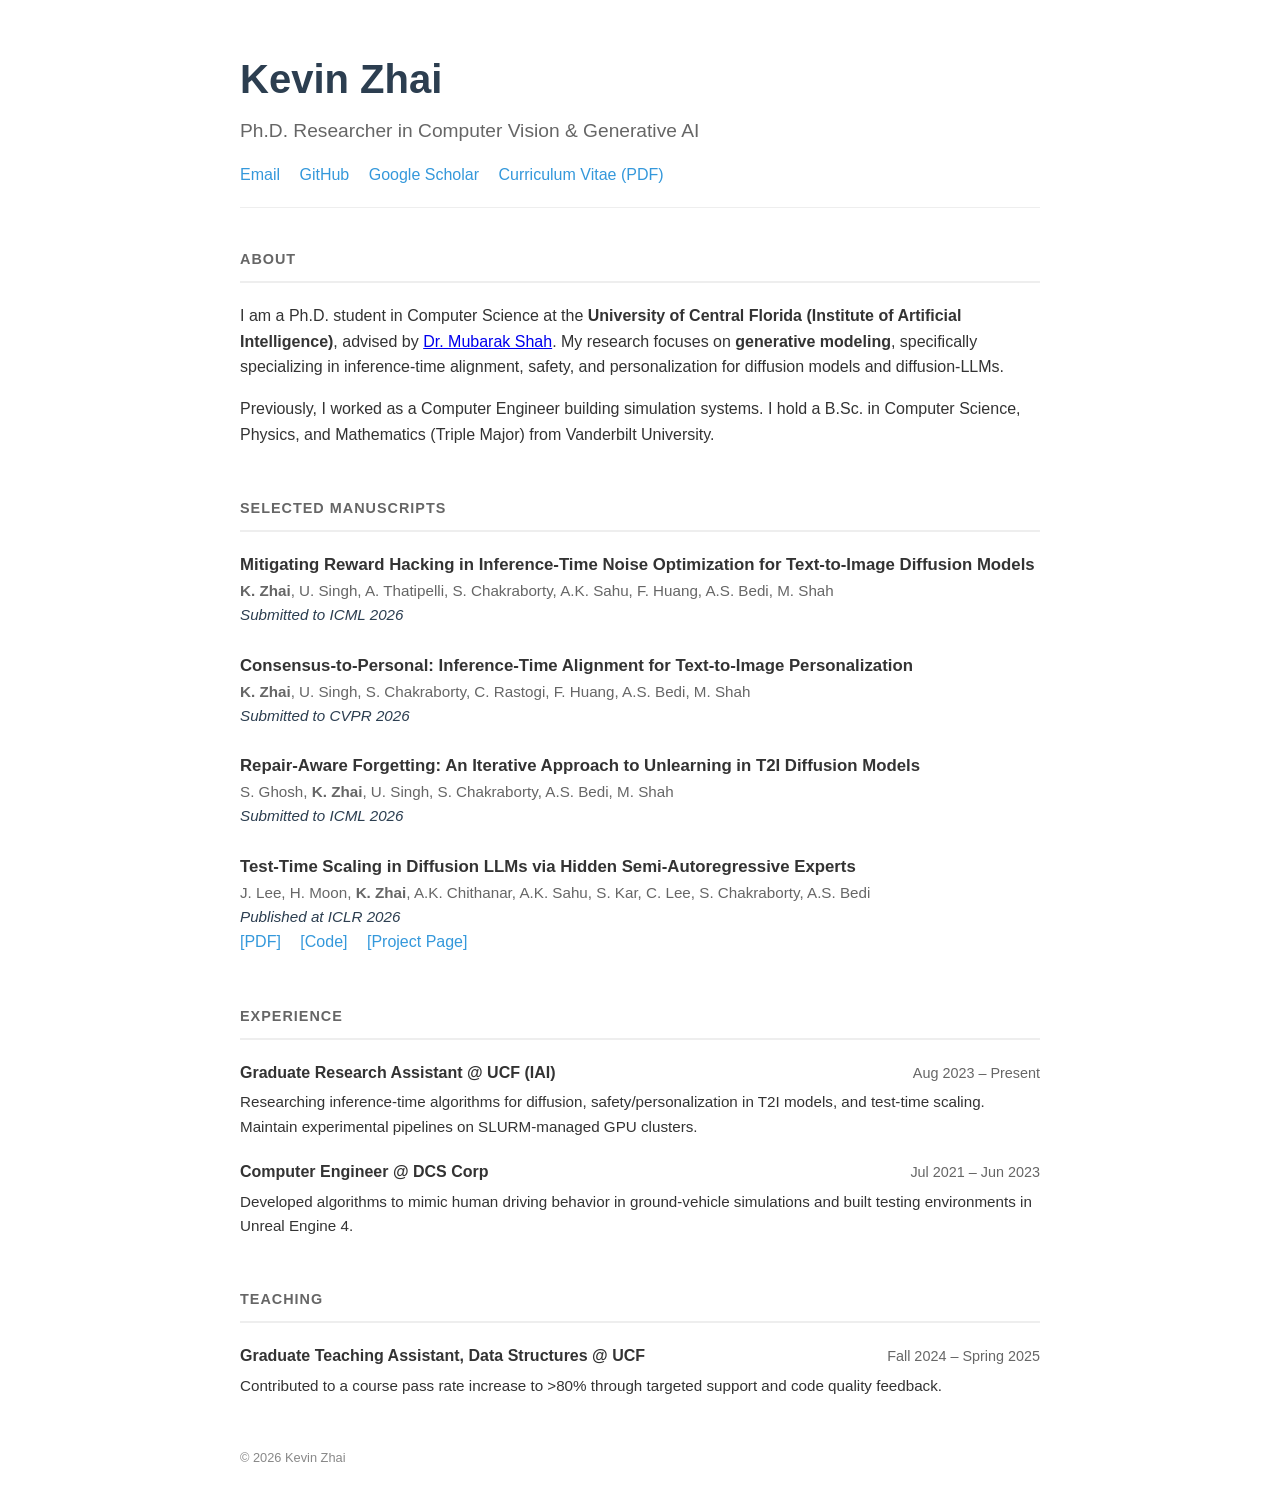
==== index.html @ 58fa1809 "Update index.html" ====
<!DOCTYPE html>
<html lang="en">
<head>
    <meta charset="UTF-8">
    <meta name="viewport" content="width=device-width, initial-scale=1.0">
    <title>Kevin Zhai | Ph.D. Researcher</title>
    <style>
        /* CSS: The Styling */
        :root {
            --primary-color: #2c3e50;
            --accent-color: #3498db;
            --text-color: #333;
            --bg-color: #fff;
            --gray: #666;
        }

        body {
            font-family: -apple-system, BlinkMacSystemFont, "Segoe UI", Roboto, Helvetica, Arial, sans-serif;
            line-height: 1.6;
            color: var(--text-color);
            max-width: 800px;
            margin: 0 auto;
            padding: 20px;
        }

        /* Header & Nav */
        header {
            margin-bottom: 40px;
            border-bottom: 1px solid #eee;
            padding-bottom: 20px;
        }

        h1 {
            font-size: 2.5rem;
            margin-bottom: 5px;
            color: var(--primary-color);
        }

        .subtitle {
            font-size: 1.2rem;
            color: var(--gray);
            margin-bottom: 15px;
        }

        .links a {
            margin-right: 15px;
            color: var(--accent-color);
            text-decoration: none;
            font-weight: 500;
        }

        .links a:hover { text-decoration: underline; }

        /* Sections */
        section { margin-bottom: 50px; }
        
        h2 {
            font-size: 1.5rem;
            border-bottom: 2px solid #eee;
            padding-bottom: 10px;
            margin-bottom: 20px;
            text-transform: uppercase;
            letter-spacing: 1px;
            font-size: 0.9rem;
            color: var(--gray);
        }

        /* Publications */
        .paper { margin-bottom: 25px; }
        .paper-title { font-weight: bold; font-size: 1.05rem; display: block; }
        .authors { color: var(--gray); font-size: 0.95rem; }
        .venue { font-style: italic; color: var(--primary-color); font-size: 0.95rem; }
        .highlight { background-color: #eef6fc; padding: 2px 5px; border-radius: 4px; }

        /* Experience */
        .job { margin-bottom: 20px; }
        .job-header { display: flex; justify-content: space-between; align-items: baseline; }
        .job-title { font-weight: bold; }
        .job-date { color: var(--gray); font-size: 0.9rem; }
        .job-desc { margin-top: 5px; font-size: 0.95rem; }

        /* Mobile Adjustments */
        @media (max-width: 600px) {
            .job-header { flex-direction: column; }
        }
    </style>
</head>
<body>

    <header>
        <h1>Kevin Zhai</h1>
        <div class="subtitle">Ph.D. Researcher in Computer Vision & Generative AI</div>
        <div class="links">
            <a href="mailto:kevin.zhai@ucf.edu">Email</a>
            <a href="https://github.com/k-zhai">GitHub</a>
            <a href="https://scholar.google.com/citations?user=ZJ2aewcAAAAJ&hl=en">Google Scholar</a> 
            <a href="./resume.pdf">Curriculum Vitae (PDF)</a>
        </div>
    </header>

    <section id="about">
        <h2>About</h2>
        <p>
            I am a Ph.D. student in Computer Science at the <strong>University of Central Florida (Institute of Artificial Intelligence)</strong>, advised by <a href="#">Dr. Mubarak Shah</a>. 
            My research focuses on <strong>generative modeling</strong>, specifically specializing in inference-time alignment, safety, and personalization for diffusion models and diffusion-LLMs.
        </p>
        <p>
            Previously, I worked as a Computer Engineer building simulation systems. I hold a B.Sc. in Computer Science, Physics, and Mathematics (Triple Major) from Vanderbilt University.
        </p>
    </section>

    <section id="research">
        <h2>Selected Manuscripts</h2>
        
        <div class="paper">
            <span class="paper-title">Mitigating Reward Hacking in Inference-Time Noise Optimization for Text-to-Image Diffusion Models</span>
            <div class="authors"><strong>K. Zhai</strong>, U. Singh, A. Thatipelli, S. Chakraborty, A.K. Sahu, F. Huang, A.S. Bedi, M. Shah</div>
            <div class="venue">Submitted to ICML 2026</div>
            <!-- <div class="links">
                <a href="https://arxiv.org/abs/2510.01549">[PDF]</a>
            </div> -->
        </div>

        <div class="paper">
            <span class="paper-title">Consensus-to-Personal: Inference-Time Alignment for Text-to-Image Personalization</span>
            <div class="authors"><strong>K. Zhai</strong>, U. Singh, S. Chakraborty, C. Rastogi, F. Huang, A.S. Bedi, M. Shah</div>
            <div class="venue">Submitted to CVPR 2026</div>
        </div>

        <div class="paper">
            <span class="paper-title">Repair-Aware Forgetting: An Iterative Approach to Unlearning in T2I Diffusion Models</span>
            <div class="authors">S. Ghosh, <strong>K. Zhai</strong>, U. Singh, S. Chakraborty, A.S. Bedi, M. Shah</div>
            <div class="venue">Submitted to ICML 2026</div>
        </div>

        <div class="paper">
            <span class="paper-title">Test-Time Scaling in Diffusion LLMs via Hidden Semi-Autoregressive Experts</span>
            <div class="authors">J. Lee, H. Moon, <strong>K. Zhai</strong>, A.K. Chithanar, A.K. Sahu, S. Kar, C. Lee, S. Chakraborty, A.S. Bedi</div>
            <div class="venue">Published at ICLR 2026</div>
            <div class="links">
                <a href="https://arxiv.org/abs/2510.05040">[PDF]</a>
                <a href="https://github.com/junos-ai-org/Test-Time-Scaling/tree/main">[Code]</a>
                <a href="https://junos-ai-org.github.io/Test-Time-Scaling/">[Project Page]</a>
            </div>
        </div>
    </section>

    <section id="experience">
        <h2>Experience</h2>

        <div class="job">
            <div class="job-header">
                <span class="job-title">Graduate Research Assistant @ UCF (IAI)</span>
                <span class="job-date">Aug 2023 – Present</span>
            </div>
            <div class="job-desc">
                Researching inference-time algorithms for diffusion, safety/personalization in T2I models, and test-time scaling. Maintain experimental pipelines on SLURM-managed GPU clusters.
            </div>
        </div>

        <div class="job">
            <div class="job-header">
                <span class="job-title">Computer Engineer @ DCS Corp</span>
                <span class="job-date">Jul 2021 – Jun 2023</span>
            </div>
            <div class="job-desc">
                Developed algorithms to mimic human driving behavior in ground-vehicle simulations and built testing environments in Unreal Engine 4.
            </div>
        </div>
    </section>

    <section id="teaching">
        <h2>Teaching</h2>
        <div class="job">
            <div class="job-header">
                <span class="job-title">Graduate Teaching Assistant, Data Structures @ UCF</span>
                <span class="job-date">Fall 2024 – Spring 2025</span>
            </div>
            <div class="job-desc">
                Contributed to a course pass rate increase to >80% through targeted support and code quality feedback.
            </div>
        </div>
    </section>

    <footer>
        <p style="font-size: 0.8rem; color: #888;">&copy; 2026 Kevin Zhai</p>
    </footer>

</body>
</html>
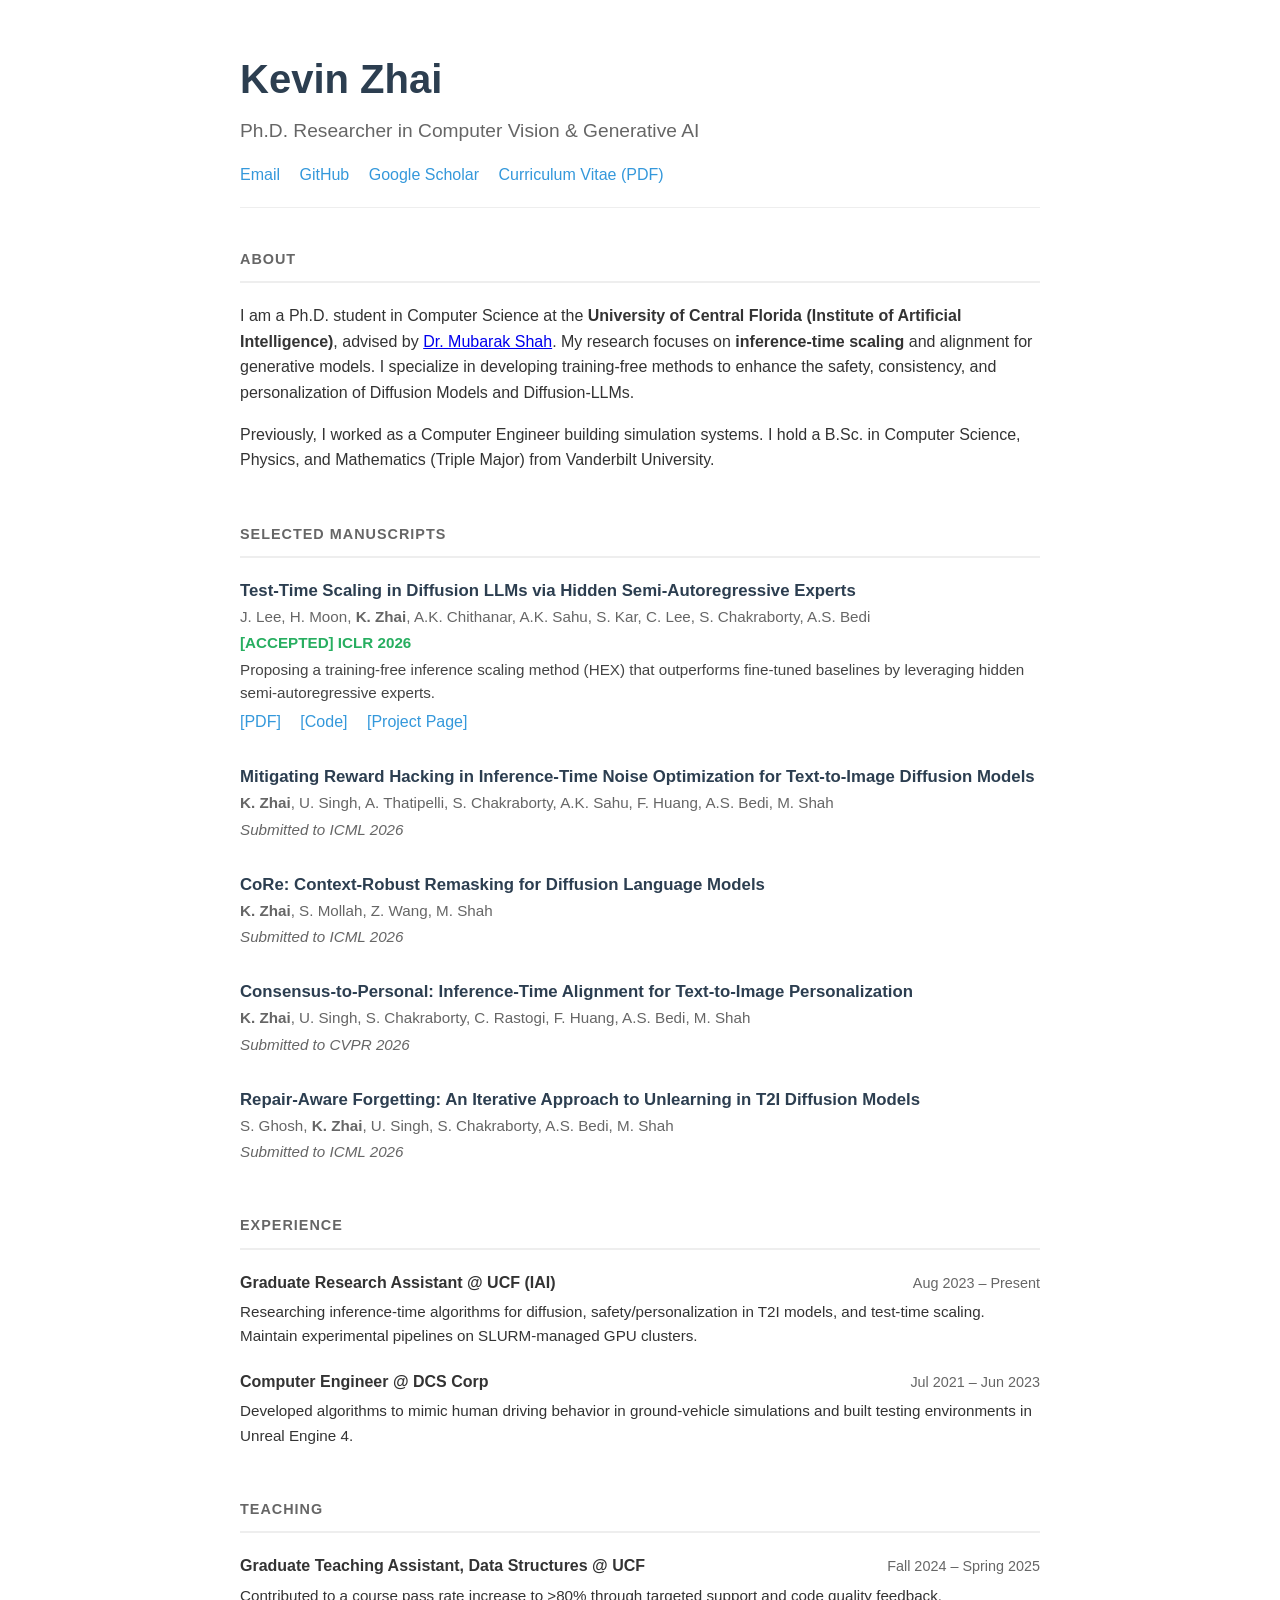
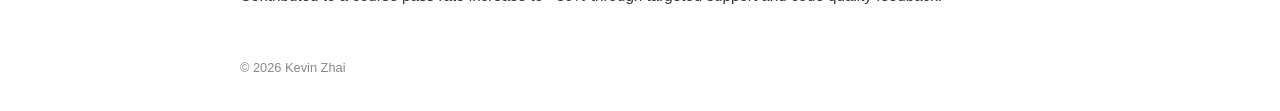
==== commit 6136bf5f: "Update index.html" ====
--- a/index.html
+++ b/index.html
@@ -9,6 +9,7 @@
         :root {
             --primary-color: #2c3e50;
             --accent-color: #3498db;
+            --success-color: #27ae60; /* Green for Acceptance */
             --text-color: #333;
             --bg-color: #fff;
             --gray: #666;
@@ -66,11 +67,26 @@
         }
 
         /* Publications */
-        .paper { margin-bottom: 25px; }
-        .paper-title { font-weight: bold; font-size: 1.05rem; display: block; }
-        .authors { color: var(--gray); font-size: 0.95rem; }
-        .venue { font-style: italic; color: var(--primary-color); font-size: 0.95rem; }
-        .highlight { background-color: #eef6fc; padding: 2px 5px; border-radius: 4px; }
+        .paper { margin-bottom: 30px; }
+        .paper-title { font-weight: bold; font-size: 1.05rem; display: block; color: var(--primary-color); }
+        .authors { color: var(--gray); font-size: 0.95rem; margin-bottom: 2px; }
+        .venue { font-style: italic; color: var(--gray); font-size: 0.95rem; }
+        
+        /* New Style for Descriptions */
+        .paper-desc {
+            font-size: 0.95rem;
+            color: #444;
+            margin-top: 4px;
+            margin-bottom: 4px;
+            line-height: 1.5;
+        }
+
+        /* Acceptance Pop */
+        .venue.accepted {
+            color: var(--success-color);
+            font-weight: 800;
+            font-style: normal;
+        }
 
         /* Experience */
         .job { margin-bottom: 20px; }
@@ -102,7 +118,7 @@
         <h2>About</h2>
         <p>
             I am a Ph.D. student in Computer Science at the <strong>University of Central Florida (Institute of Artificial Intelligence)</strong>, advised by <a href="#">Dr. Mubarak Shah</a>. 
-            My research focuses on <strong>generative modeling</strong>, specifically specializing in inference-time alignment, safety, and personalization for diffusion models and diffusion-LLMs.
+            My research focuses on <strong>inference-time scaling</strong> and alignment for generative models. I specialize in developing training-free methods to enhance the safety, consistency, and personalization of Diffusion Models and Diffusion-LLMs.
         </p>
         <p>
             Previously, I worked as a Computer Engineer building simulation systems. I hold a B.Sc. in Computer Science, Physics, and Mathematics (Triple Major) from Vanderbilt University.
@@ -113,36 +129,43 @@
         <h2>Selected Manuscripts</h2>
         
         <div class="paper">
-            <span class="paper-title">Mitigating Reward Hacking in Inference-Time Noise Optimization for Text-to-Image Diffusion Models</span>
-            <div class="authors"><strong>K. Zhai</strong>, U. Singh, A. Thatipelli, S. Chakraborty, A.K. Sahu, F. Huang, A.S. Bedi, M. Shah</div>
-            <div class="venue">Submitted to ICML 2026</div>
-            <!-- <div class="links">
-                <a href="https://arxiv.org/abs/2510.01549">[PDF]</a>
-            </div> -->
-        </div>
-
-        <div class="paper">
-            <span class="paper-title">Consensus-to-Personal: Inference-Time Alignment for Text-to-Image Personalization</span>
-            <div class="authors"><strong>K. Zhai</strong>, U. Singh, S. Chakraborty, C. Rastogi, F. Huang, A.S. Bedi, M. Shah</div>
-            <div class="venue">Submitted to CVPR 2026</div>
-        </div>
-
-        <div class="paper">
-            <span class="paper-title">Repair-Aware Forgetting: An Iterative Approach to Unlearning in T2I Diffusion Models</span>
-            <div class="authors">S. Ghosh, <strong>K. Zhai</strong>, U. Singh, S. Chakraborty, A.S. Bedi, M. Shah</div>
-            <div class="venue">Submitted to ICML 2026</div>
-        </div>
-
-        <div class="paper">
             <span class="paper-title">Test-Time Scaling in Diffusion LLMs via Hidden Semi-Autoregressive Experts</span>
             <div class="authors">J. Lee, H. Moon, <strong>K. Zhai</strong>, A.K. Chithanar, A.K. Sahu, S. Kar, C. Lee, S. Chakraborty, A.S. Bedi</div>
-            <div class="venue">Published at ICLR 2026</div>
+            <div class="venue accepted">[ACCEPTED] ICLR 2026</div>
+            <div class="paper-desc">
+                Proposing a training-free inference scaling method (HEX) that outperforms fine-tuned baselines by leveraging hidden semi-autoregressive experts.
+            </div>
             <div class="links">
                 <a href="https://arxiv.org/abs/2510.05040">[PDF]</a>
                 <a href="https://github.com/junos-ai-org/Test-Time-Scaling/tree/main">[Code]</a>
                 <a href="https://junos-ai-org.github.io/Test-Time-Scaling/">[Project Page]</a>
             </div>
         </div>
+
+        <div class="paper">
+            <span class="paper-title">Mitigating Reward Hacking in Inference-Time Noise Optimization for Text-to-Image Diffusion Models</span>
+            <div class="authors"><strong>K. Zhai</strong>, U. Singh, A. Thatipelli, S. Chakraborty, A.K. Sahu, F. Huang, A.S. Bedi, M. Shah</div>
+            <div class="venue">Submitted to ICML 2026</div>
+        </div>
+
+        <div class="paper">
+            <span class="paper-title">CoRe: Context-Robust Remasking for Diffusion Language Models</span>
+            <div class="authors"><strong>K. Zhai</strong>, S. Mollah, Z. Wang, M. Shah</div>
+            <div class="venue">Submitted to ICML 2026</div>
+            </div>
+
+        <div class="paper">
+            <span class="paper-title">Consensus-to-Personal: Inference-Time Alignment for Text-to-Image Personalization</span>
+            <div class="authors"><strong>K. Zhai</strong>, U. Singh, S. Chakraborty, C. Rastogi, F. Huang, A.S. Bedi, M. Shah</div>
+            <div class="venue">Submitted to CVPR 2026</div>
+        </div>
+
+        <div class="paper">
+            <span class="paper-title">Repair-Aware Forgetting: An Iterative Approach to Unlearning in T2I Diffusion Models</span>
+            <div class="authors">S. Ghosh, <strong>K. Zhai</strong>, U. Singh, S. Chakraborty, A.S. Bedi, M. Shah</div>
+            <div class="venue">Submitted to ICML 2026</div>
+        </div>
+
     </section>
 
     <section id="experience">
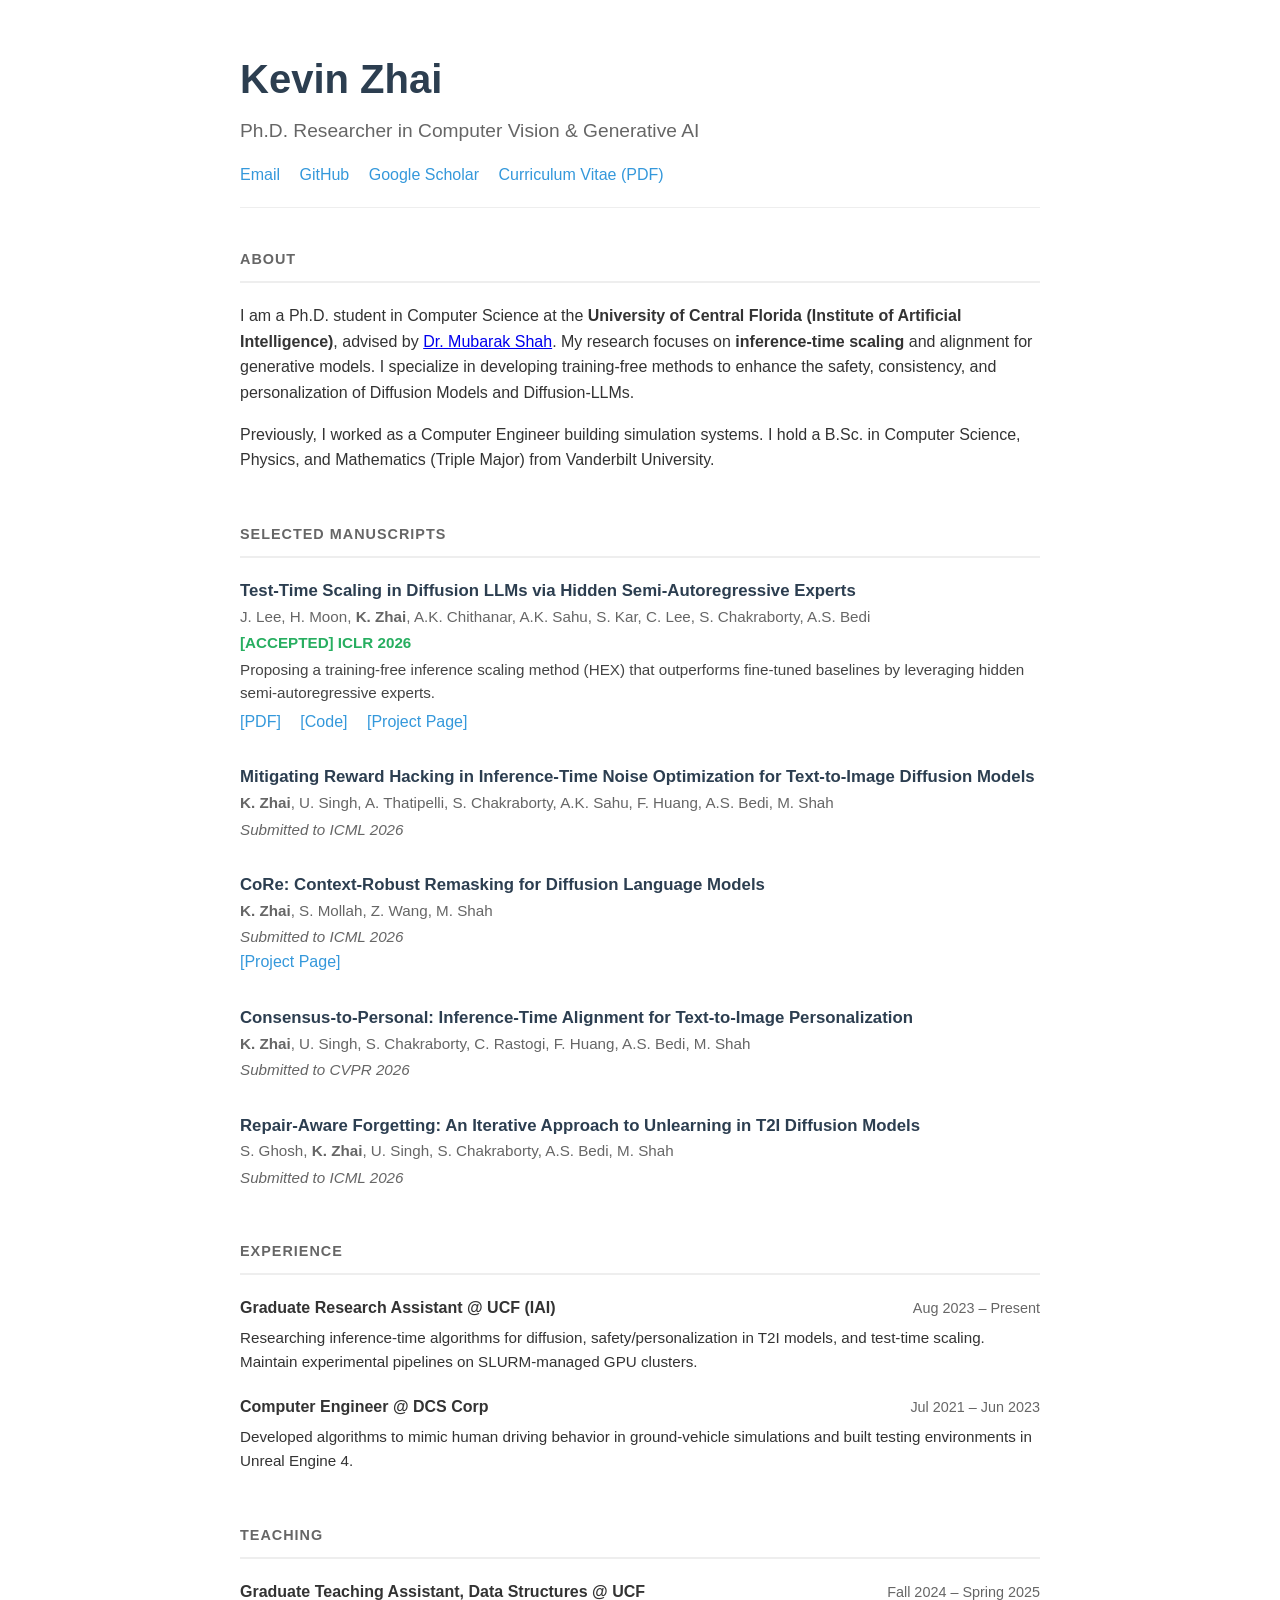
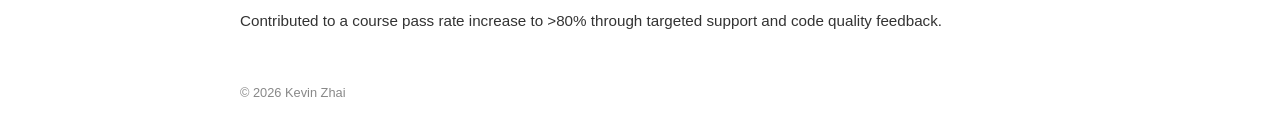
==== commit 78b2549d: "Update index.html" ====
--- a/index.html
+++ b/index.html
@@ -152,7 +152,11 @@
             <span class="paper-title">CoRe: Context-Robust Remasking for Diffusion Language Models</span>
             <div class="authors"><strong>K. Zhai</strong>, S. Mollah, Z. Wang, M. Shah</div>
             <div class="venue">Submitted to ICML 2026</div>
-            </div>
+            
+            <div class="links">
+                <a href="https://ucf-crcv.github.io/CoRe/">[Project Page]</a>
+            </div>
+        </div>
 
         <div class="paper">
             <span class="paper-title">Consensus-to-Personal: Inference-Time Alignment for Text-to-Image Personalization</span>
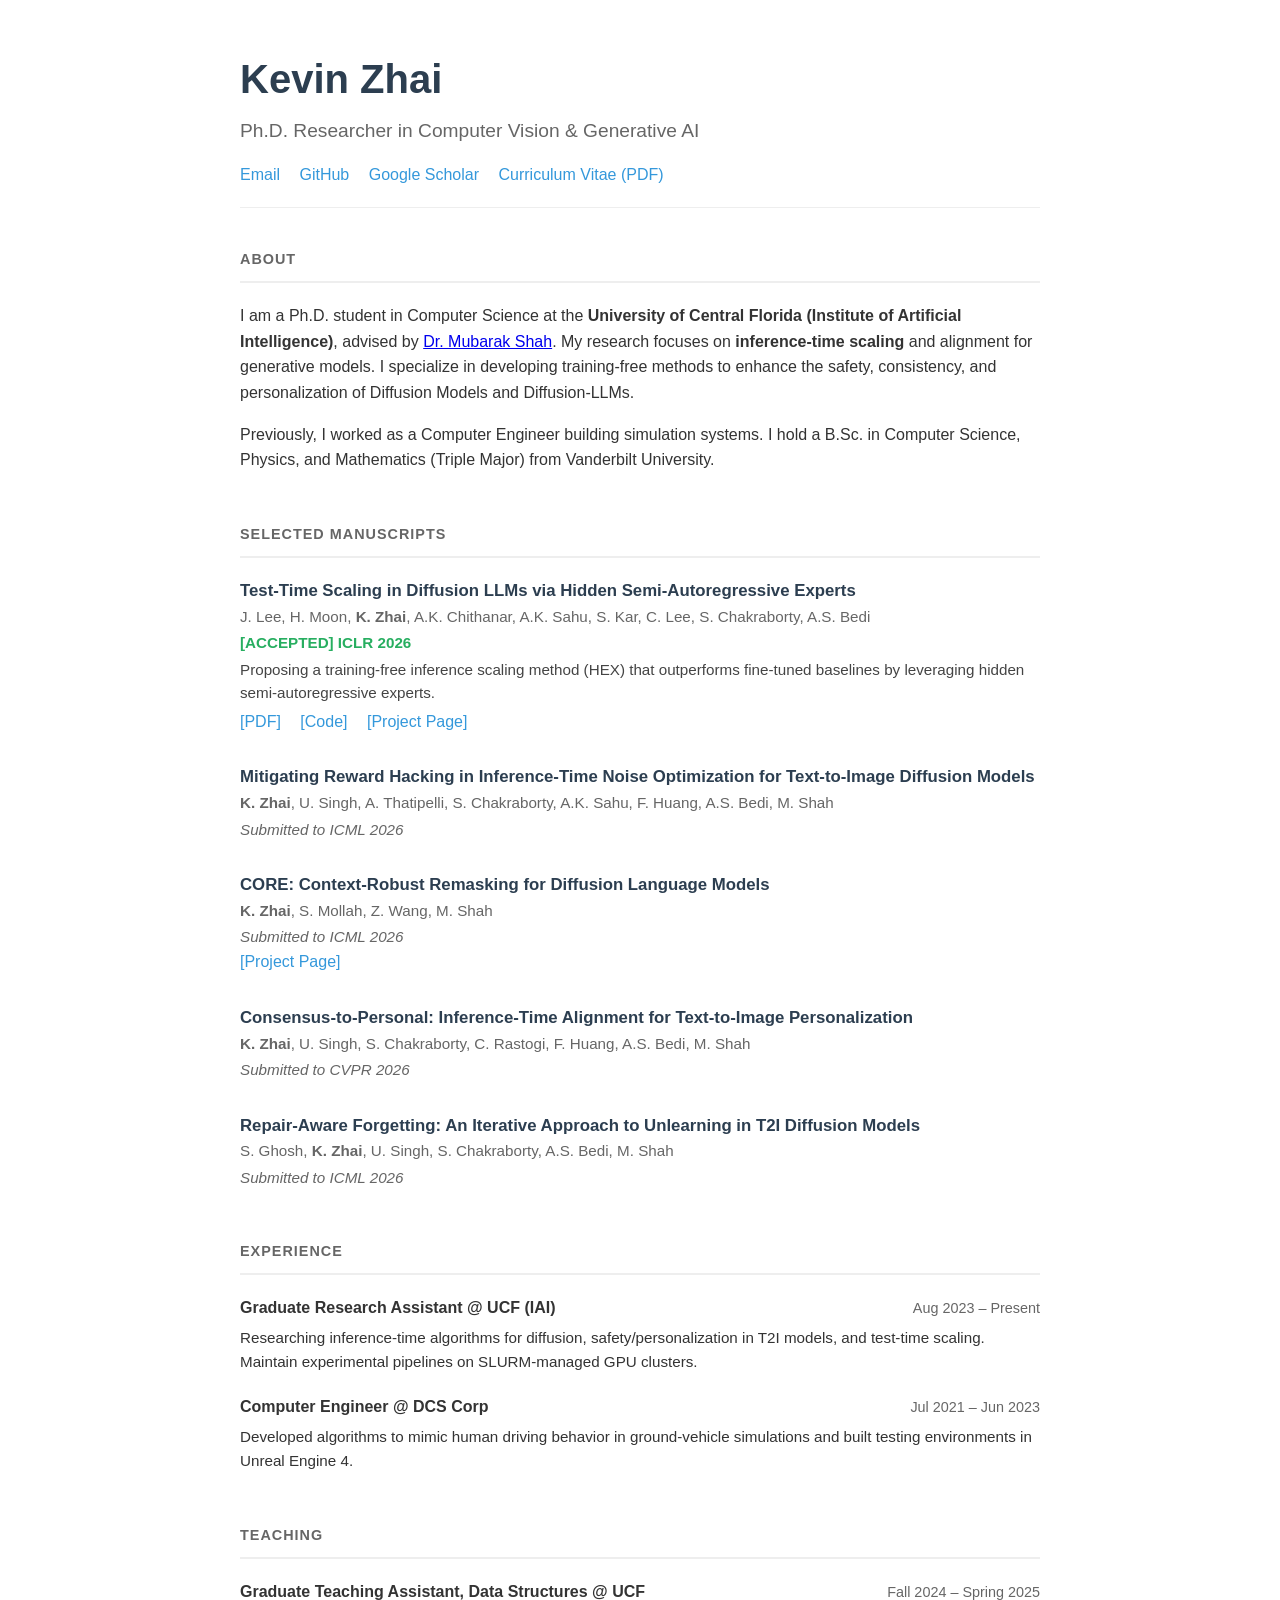
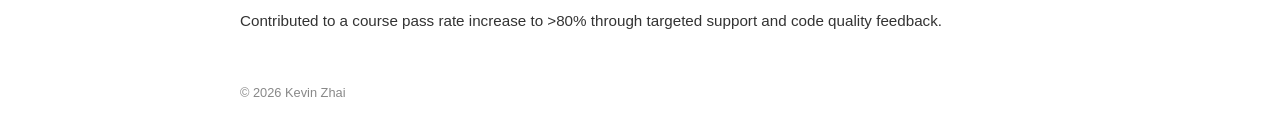
==== commit aeb7174d: "Update index.html" ====
--- a/index.html
+++ b/index.html
@@ -149,12 +149,12 @@
         </div>
 
         <div class="paper">
-            <span class="paper-title">CoRe: Context-Robust Remasking for Diffusion Language Models</span>
+            <span class="paper-title">CORE: Context-Robust Remasking for Diffusion Language Models</span>
             <div class="authors"><strong>K. Zhai</strong>, S. Mollah, Z. Wang, M. Shah</div>
             <div class="venue">Submitted to ICML 2026</div>
             
             <div class="links">
-                <a href="https://ucf-crcv.github.io/CoRe/">[Project Page]</a>
+                <a href="https://ucf-crcv.github.io/core/">[Project Page]</a>
             </div>
         </div>
 
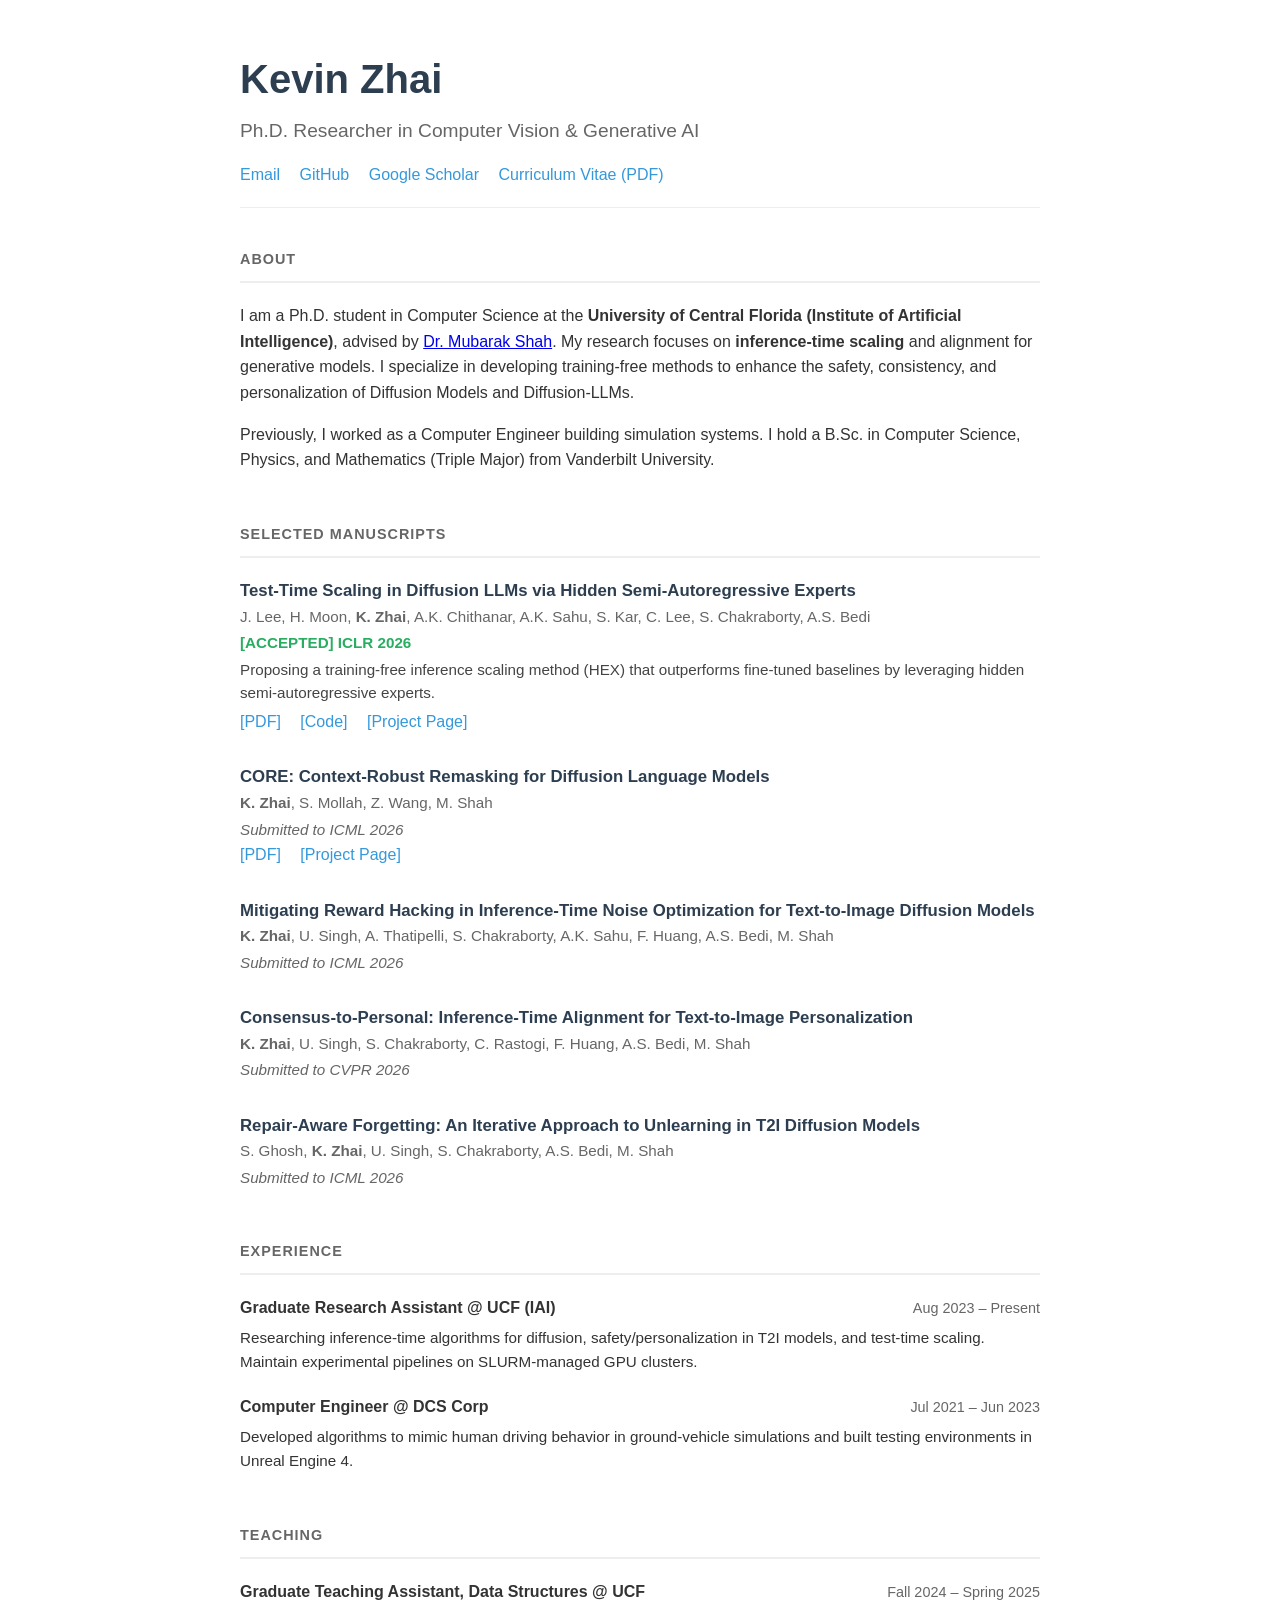
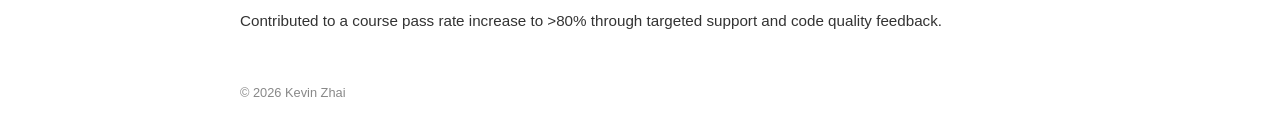
==== commit 738b80c8: "Update index.html" ====
--- a/index.html
+++ b/index.html
@@ -136,26 +136,27 @@
                 Proposing a training-free inference scaling method (HEX) that outperforms fine-tuned baselines by leveraging hidden semi-autoregressive experts.
             </div>
             <div class="links">
-                <a href="https://arxiv.org/abs/2510.05040">[PDF]</a>
+                <a href="https://arxiv.org/pdf/2510.05040">[PDF]</a>
                 <a href="https://github.com/junos-ai-org/Test-Time-Scaling/tree/main">[Code]</a>
                 <a href="https://junos-ai-org.github.io/Test-Time-Scaling/">[Project Page]</a>
             </div>
         </div>
-
-        <div class="paper">
-            <span class="paper-title">Mitigating Reward Hacking in Inference-Time Noise Optimization for Text-to-Image Diffusion Models</span>
-            <div class="authors"><strong>K. Zhai</strong>, U. Singh, A. Thatipelli, S. Chakraborty, A.K. Sahu, F. Huang, A.S. Bedi, M. Shah</div>
-            <div class="venue">Submitted to ICML 2026</div>
-        </div>
-
+        
         <div class="paper">
             <span class="paper-title">CORE: Context-Robust Remasking for Diffusion Language Models</span>
             <div class="authors"><strong>K. Zhai</strong>, S. Mollah, Z. Wang, M. Shah</div>
             <div class="venue">Submitted to ICML 2026</div>
             
             <div class="links">
+                <a href="https://arxiv.org/pdf/2602.04096">[PDF]</a>
                 <a href="https://ucf-crcv.github.io/core/">[Project Page]</a>
             </div>
+        </div>
+
+        <div class="paper">
+            <span class="paper-title">Mitigating Reward Hacking in Inference-Time Noise Optimization for Text-to-Image Diffusion Models</span>
+            <div class="authors"><strong>K. Zhai</strong>, U. Singh, A. Thatipelli, S. Chakraborty, A.K. Sahu, F. Huang, A.S. Bedi, M. Shah</div>
+            <div class="venue">Submitted to ICML 2026</div>
         </div>
 
         <div class="paper">
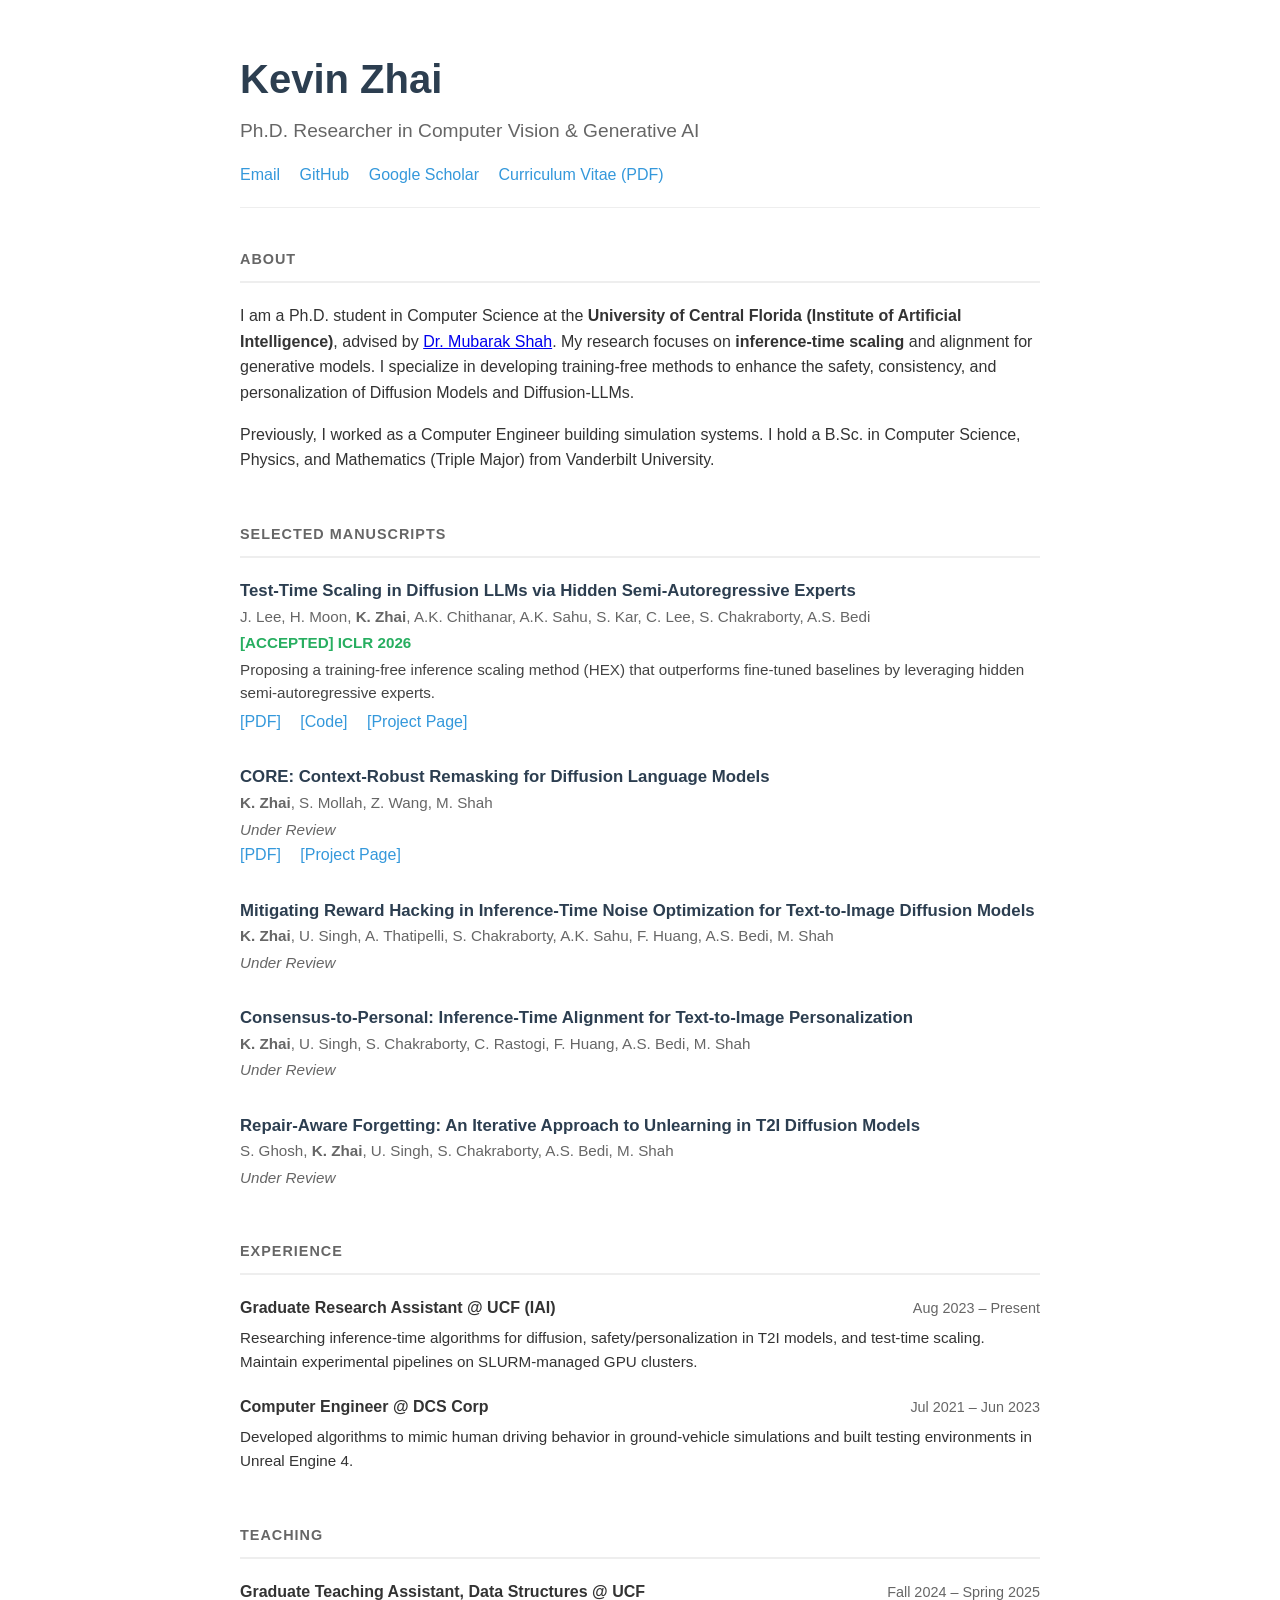
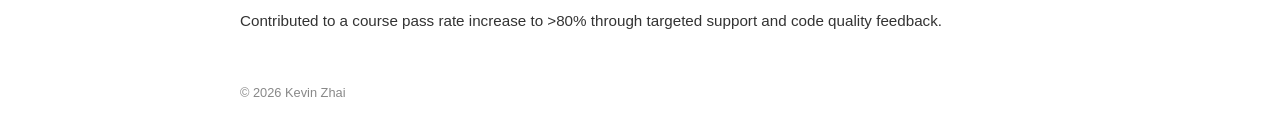
==== commit e310569a: "Update index.html" ====
--- a/index.html
+++ b/index.html
@@ -145,7 +145,7 @@
         <div class="paper">
             <span class="paper-title">CORE: Context-Robust Remasking for Diffusion Language Models</span>
             <div class="authors"><strong>K. Zhai</strong>, S. Mollah, Z. Wang, M. Shah</div>
-            <div class="venue">Submitted to ICML 2026</div>
+            <div class="venue">Under Review</div>
             
             <div class="links">
                 <a href="https://arxiv.org/pdf/2602.04096">[PDF]</a>
@@ -156,19 +156,19 @@
         <div class="paper">
             <span class="paper-title">Mitigating Reward Hacking in Inference-Time Noise Optimization for Text-to-Image Diffusion Models</span>
             <div class="authors"><strong>K. Zhai</strong>, U. Singh, A. Thatipelli, S. Chakraborty, A.K. Sahu, F. Huang, A.S. Bedi, M. Shah</div>
-            <div class="venue">Submitted to ICML 2026</div>
+            <div class="venue">Under Review</div>
         </div>
 
         <div class="paper">
             <span class="paper-title">Consensus-to-Personal: Inference-Time Alignment for Text-to-Image Personalization</span>
             <div class="authors"><strong>K. Zhai</strong>, U. Singh, S. Chakraborty, C. Rastogi, F. Huang, A.S. Bedi, M. Shah</div>
-            <div class="venue">Submitted to CVPR 2026</div>
+            <div class="venue">Under Review</div>
         </div>
 
         <div class="paper">
             <span class="paper-title">Repair-Aware Forgetting: An Iterative Approach to Unlearning in T2I Diffusion Models</span>
             <div class="authors">S. Ghosh, <strong>K. Zhai</strong>, U. Singh, S. Chakraborty, A.S. Bedi, M. Shah</div>
-            <div class="venue">Submitted to ICML 2026</div>
+            <div class="venue">Under Review</div>
         </div>
 
     </section>
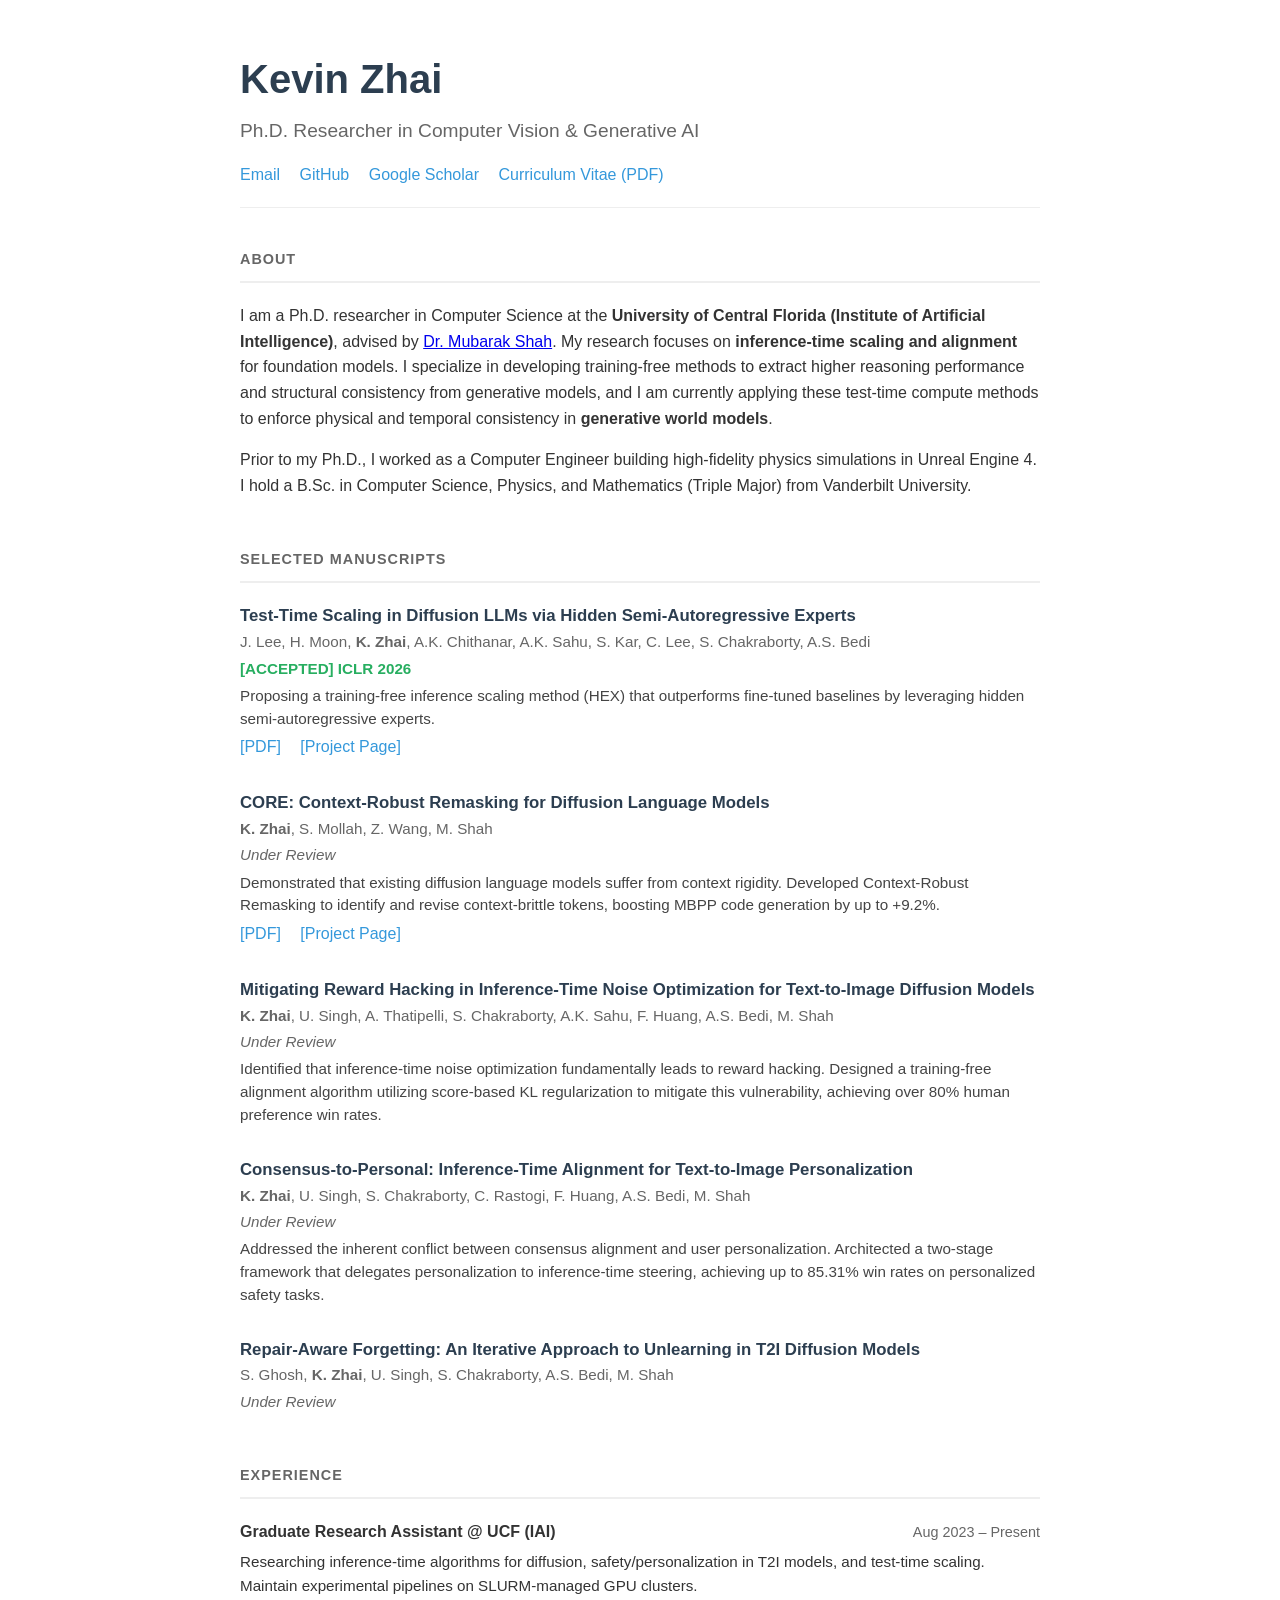
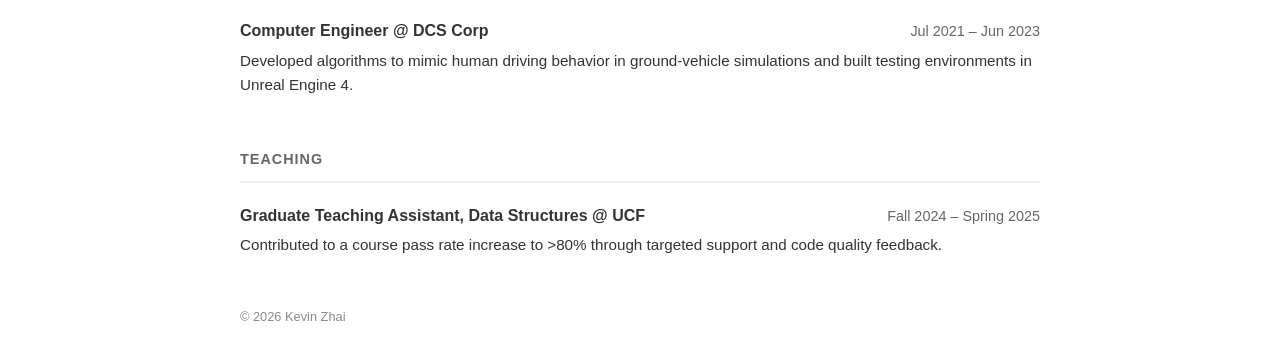
==== commit a38ae918: "Update index.html" ====
--- a/index.html
+++ b/index.html
@@ -117,11 +117,11 @@
     <section id="about">
         <h2>About</h2>
         <p>
-            I am a Ph.D. student in Computer Science at the <strong>University of Central Florida (Institute of Artificial Intelligence)</strong>, advised by <a href="#">Dr. Mubarak Shah</a>. 
-            My research focuses on <strong>inference-time scaling</strong> and alignment for generative models. I specialize in developing training-free methods to enhance the safety, consistency, and personalization of Diffusion Models and Diffusion-LLMs.
+            I am a Ph.D. researcher in Computer Science at the <strong>University of Central Florida (Institute of Artificial Intelligence)</strong>, advised by <a href="https://www.crcv.ucf.edu/person/mubarak-shah/">Dr. Mubarak Shah</a>. 
+            My research focuses on <strong>inference-time scaling and alignment</strong> for foundation models. I specialize in developing training-free methods to extract higher reasoning performance and structural consistency from generative models, and I am currently applying these test-time compute methods to enforce physical and temporal consistency in <strong>generative world models</strong>.
         </p>
         <p>
-            Previously, I worked as a Computer Engineer building simulation systems. I hold a B.Sc. in Computer Science, Physics, and Mathematics (Triple Major) from Vanderbilt University.
+            Prior to my Ph.D., I worked as a Computer Engineer building high-fidelity physics simulations in Unreal Engine 4. I hold a B.Sc. in Computer Science, Physics, and Mathematics (Triple Major) from Vanderbilt University.
         </p>
     </section>
 
@@ -137,7 +137,6 @@
             </div>
             <div class="links">
                 <a href="https://arxiv.org/pdf/2510.05040">[PDF]</a>
-                <a href="https://github.com/junos-ai-org/Test-Time-Scaling/tree/main">[Code]</a>
                 <a href="https://junos-ai-org.github.io/Test-Time-Scaling/">[Project Page]</a>
             </div>
         </div>
@@ -146,7 +145,9 @@
             <span class="paper-title">CORE: Context-Robust Remasking for Diffusion Language Models</span>
             <div class="authors"><strong>K. Zhai</strong>, S. Mollah, Z. Wang, M. Shah</div>
             <div class="venue">Under Review</div>
-            
+            <div class="paper-desc">
+                Demonstrated that existing diffusion language models suffer from context rigidity. Developed Context-Robust Remasking to identify and revise context-brittle tokens, boosting MBPP code generation by up to +9.2%.
+            </div>
             <div class="links">
                 <a href="https://arxiv.org/pdf/2602.04096">[PDF]</a>
                 <a href="https://ucf-crcv.github.io/core/">[Project Page]</a>
@@ -157,12 +158,18 @@
             <span class="paper-title">Mitigating Reward Hacking in Inference-Time Noise Optimization for Text-to-Image Diffusion Models</span>
             <div class="authors"><strong>K. Zhai</strong>, U. Singh, A. Thatipelli, S. Chakraborty, A.K. Sahu, F. Huang, A.S. Bedi, M. Shah</div>
             <div class="venue">Under Review</div>
+            <div class="paper-desc">
+                Identified that inference-time noise optimization fundamentally leads to reward hacking. Designed a training-free alignment algorithm utilizing score-based KL regularization to mitigate this vulnerability, achieving over 80% human preference win rates.
+            </div>
         </div>
 
         <div class="paper">
             <span class="paper-title">Consensus-to-Personal: Inference-Time Alignment for Text-to-Image Personalization</span>
             <div class="authors"><strong>K. Zhai</strong>, U. Singh, S. Chakraborty, C. Rastogi, F. Huang, A.S. Bedi, M. Shah</div>
             <div class="venue">Under Review</div>
+            <div class="paper-desc">
+                Addressed the inherent conflict between consensus alignment and user personalization. Architected a two-stage framework that delegates personalization to inference-time steering, achieving up to 85.31% win rates on personalized safety tasks.
+            </div>
         </div>
 
         <div class="paper">
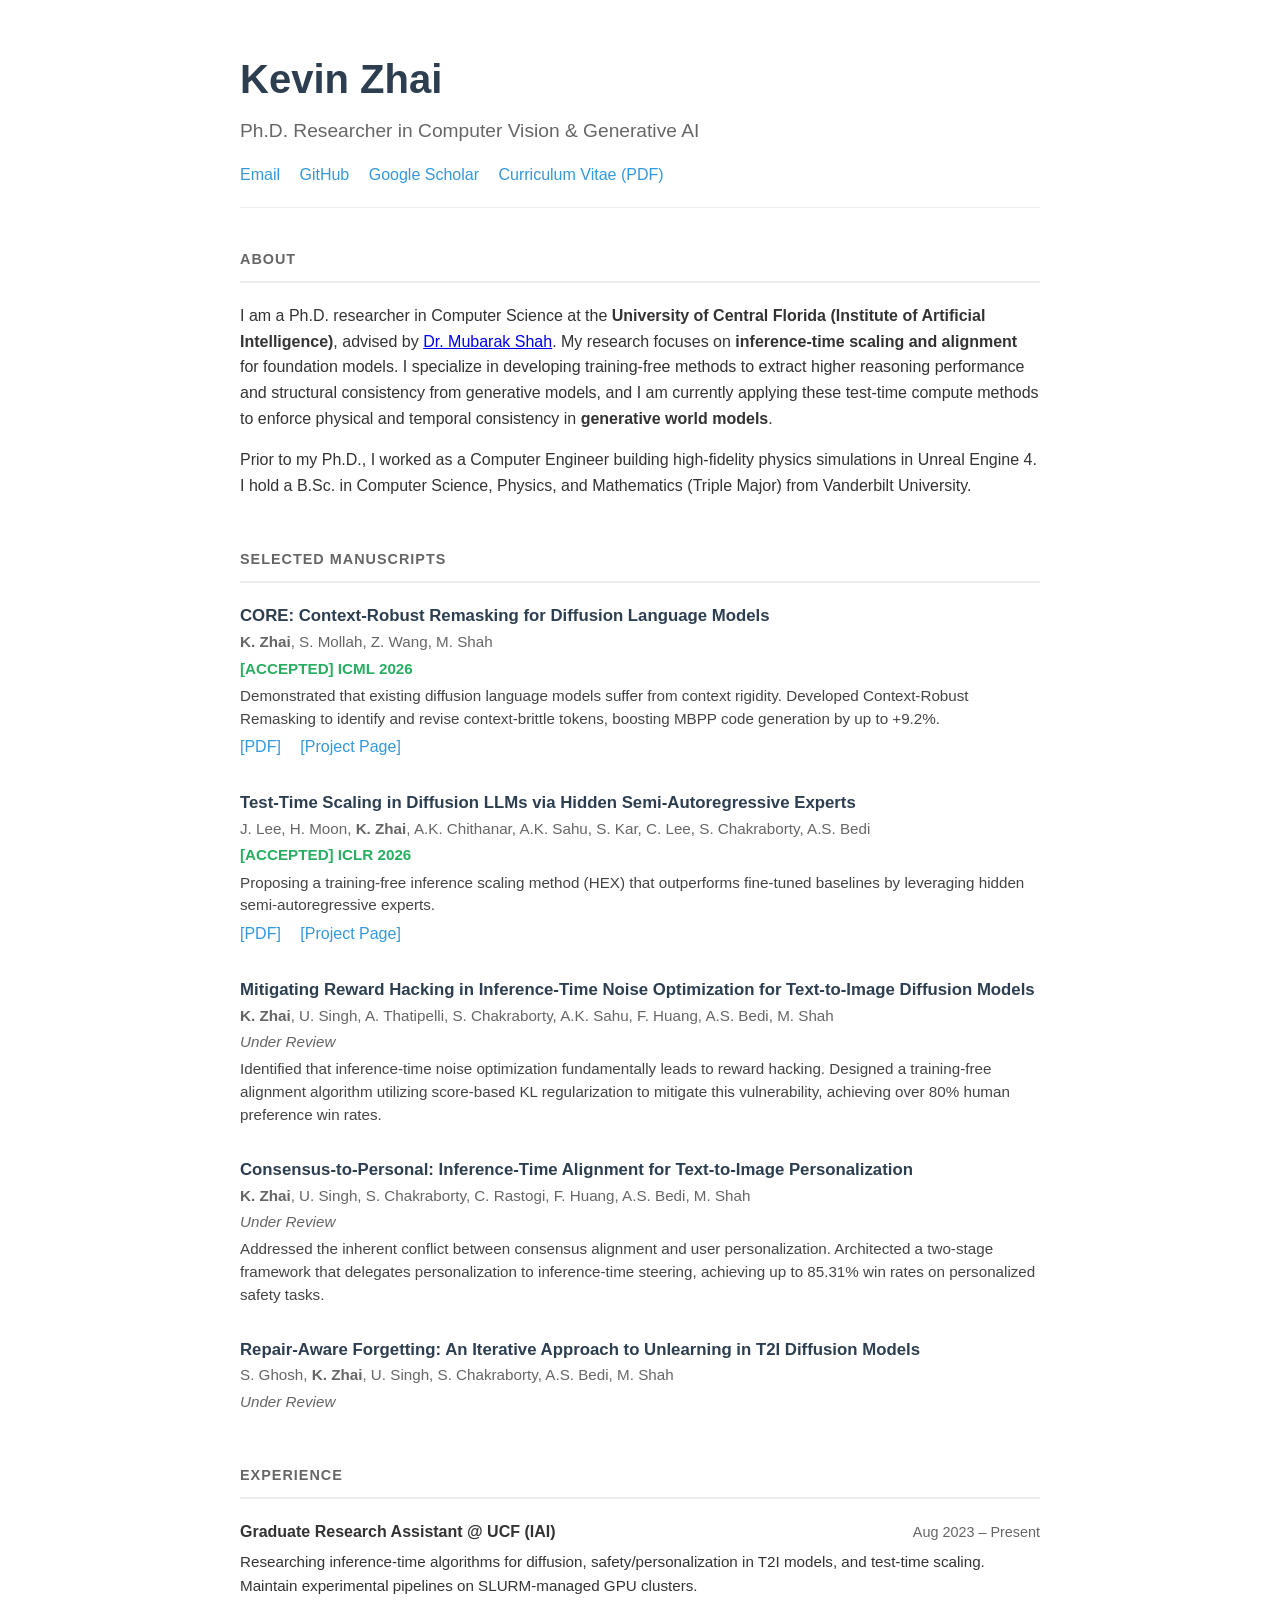
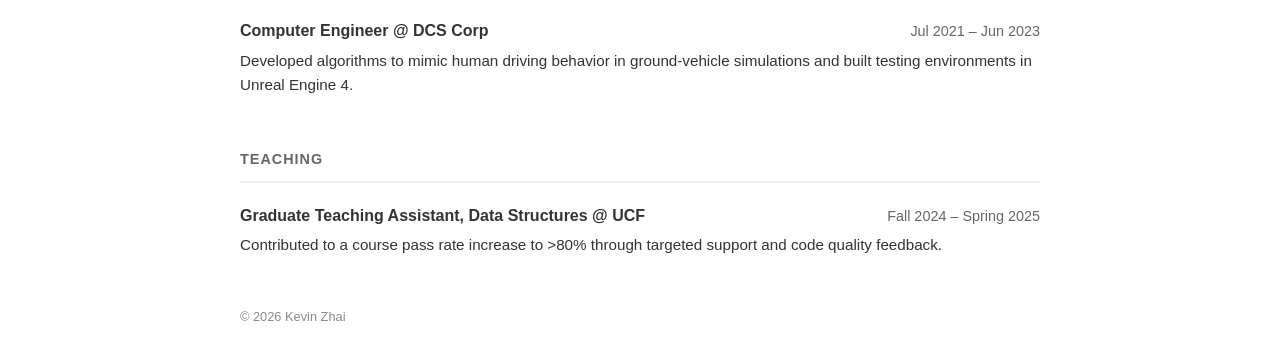
==== commit 7a6d58ff: "Update index.html" ====
--- a/index.html
+++ b/index.html
@@ -127,6 +127,19 @@
 
     <section id="research">
         <h2>Selected Manuscripts</h2>
+
+        <div class="paper">
+            <span class="paper-title">CORE: Context-Robust Remasking for Diffusion Language Models</span>
+            <div class="authors"><strong>K. Zhai</strong>, S. Mollah, Z. Wang, M. Shah</div>
+            <div class="venue accepted">[ACCEPTED] ICML 2026</div>
+            <div class="paper-desc">
+                Demonstrated that existing diffusion language models suffer from context rigidity. Developed Context-Robust Remasking to identify and revise context-brittle tokens, boosting MBPP code generation by up to +9.2%.
+            </div>
+            <div class="links">
+                <a href="https://arxiv.org/pdf/2602.04096">[PDF]</a>
+                <a href="https://ucf-crcv.github.io/core/">[Project Page]</a>
+            </div>
+        </div>
         
         <div class="paper">
             <span class="paper-title">Test-Time Scaling in Diffusion LLMs via Hidden Semi-Autoregressive Experts</span>
@@ -138,19 +151,6 @@
             <div class="links">
                 <a href="https://arxiv.org/pdf/2510.05040">[PDF]</a>
                 <a href="https://junos-ai-org.github.io/Test-Time-Scaling/">[Project Page]</a>
-            </div>
-        </div>
-        
-        <div class="paper">
-            <span class="paper-title">CORE: Context-Robust Remasking for Diffusion Language Models</span>
-            <div class="authors"><strong>K. Zhai</strong>, S. Mollah, Z. Wang, M. Shah</div>
-            <div class="venue">Under Review</div>
-            <div class="paper-desc">
-                Demonstrated that existing diffusion language models suffer from context rigidity. Developed Context-Robust Remasking to identify and revise context-brittle tokens, boosting MBPP code generation by up to +9.2%.
-            </div>
-            <div class="links">
-                <a href="https://arxiv.org/pdf/2602.04096">[PDF]</a>
-                <a href="https://ucf-crcv.github.io/core/">[Project Page]</a>
             </div>
         </div>
 
